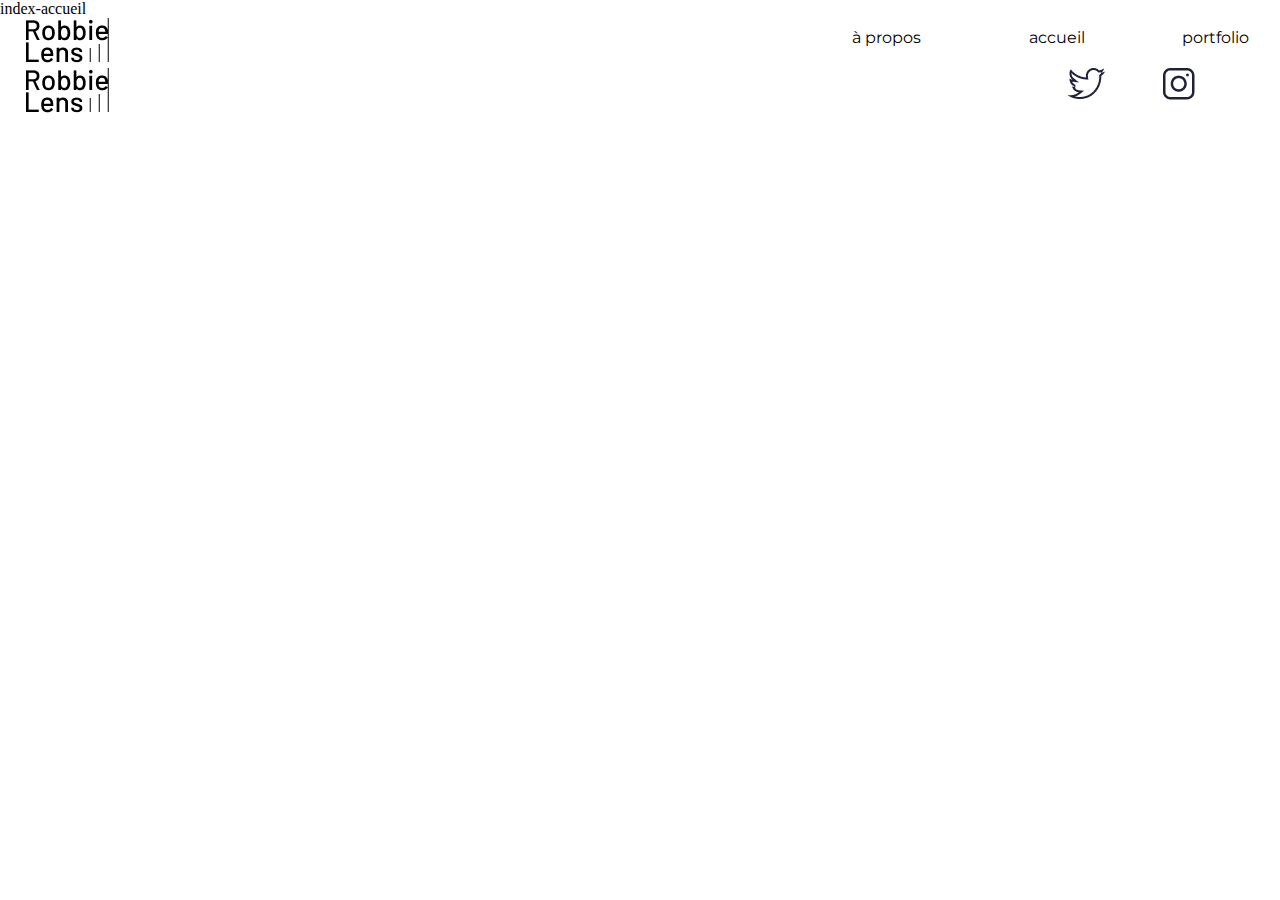
==== index.html @ 98b01428 "initialisation et construction header et footer" ====
<!DOCTYPE html>
<html lang="fr">

<head>
    <meta charset="utf-8" >
    <title>Robbie Lens Photographie-accueil</title>
    <link href="style.css" rel="stylesheet">
    <link rel="preconnect" href="https://fonts.googleapis.com">
    <link rel="preconnect" href="https://fonts.gstatic.com" crossorigin>
    <link href="https://fonts.googleapis.com/css2?family=Montserrat:ital,wght@0,100..900;1,100..900&display=swap" rel="stylesheet">
    <link href="https://fonts.googleapis.com/css2?family=Manrope:wght@200..800&family=Montserrat:ital,wght@0,100..900;1,100..900&display=swap" rel="stylesheet">
</head>

<body>
    <header>
        
        <!--temporaire--><p>index-accueil</p>
        <nav>
            <a href="a-propos.html" title="aller à l'accueil"><img src="images/logo.png" alt="logo"></a>
            <div class="nav_bloc_droit">
                <a class="lien_nav" href="a-propos.html">à propos</a>
                <a class="lien_nav" href="index.html">accueil</a>
                <a class="lien_nav" href="portfolio.html">portfolio</a>
            </div>
        </nav>
    </header>
    <main>
        <section></section>
        <section></section>
        <section></section>
    </main>
    <footer>
        <nav>
            <a href="a-propos.html" title="aller à l'accueil"><img src="images/logo.png" alt="logo"></a>
            <div class="foot_bloc_droit">
                <a href="" title="twitter"><img src="images/twitter.png" alt="logo twitter"></a>
                <a href="" title="instagram"><img src="images/instagram.png" alt="logo instagram"></a>
            </div>
        </nav>
    </footer>
</body>

</html>
---- style.css ----
*{
  margin:0;
}
/*police*/
.montserrat{
  font-family: "Montserrat", sans-serif;
}
.manrope{
  font-family: "Manrope", sans-serif;
}
/*liens*/
a{
  text-decoration: none;
  color:black;
  font-family: "Montserrat", sans-serif;
  font-size: large;
}
/*menu nav*/
.lien_nav:hover{
  text-decoration: underline;
}
.lien_nav{
  display: inline-block;
  width:150px;
  padding: 5px;
  margin-top: 5px;
  font-size: 16px;
}
nav{
  display: flex;
  justify-content: space-between;
  margin-left: 2%;
  margin-right: 2%;
}
.nav_bloc_droit{
width: 70%;
text-align: right;
}
.foot_bloc_droit{
  width: 20%;
  display: flex;
  justify-content: space-evenly;
}
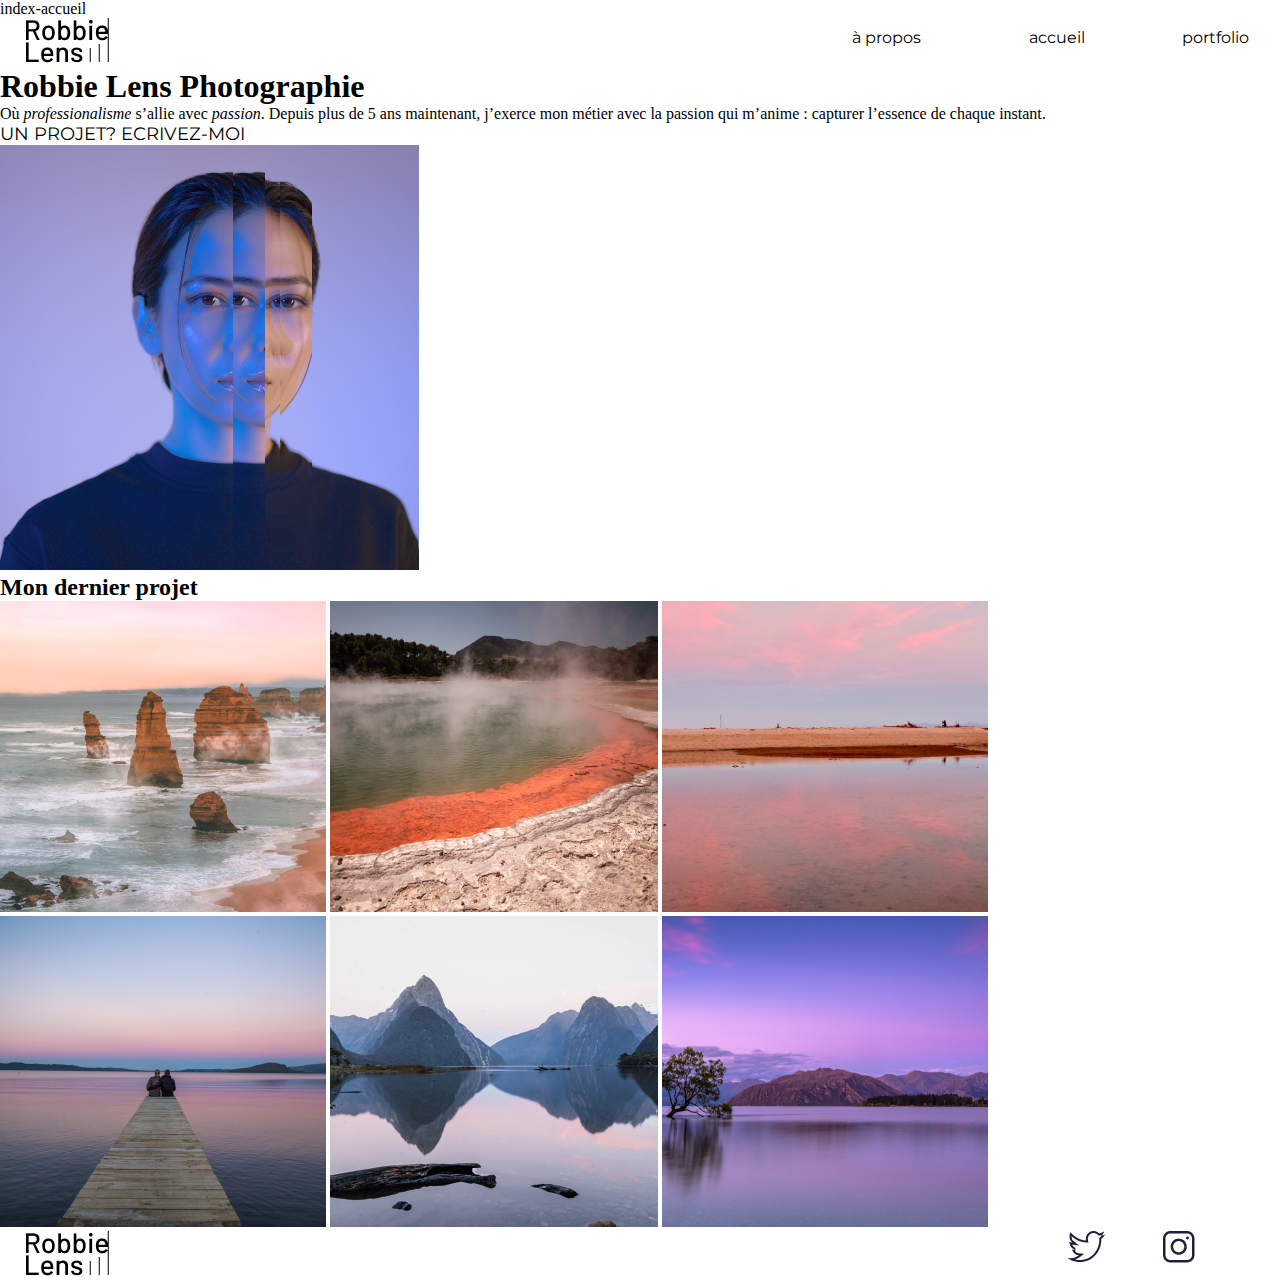
==== commit 01327d0c: "rédaction du html" ====
--- a/index.html
+++ b/index.html
@@ -25,9 +25,27 @@
         </nav>
     </header>
     <main>
-        <section></section>
-        <section></section>
-        <section></section>
+        <section>
+            <h1>Robbie Lens Photographie</h1>
+            <p> Où <em>professionalisme</em> s’allie avec <em>passion</em>. Depuis
+                plus de 5 ans maintenant, j’exerce mon métier avec la passion
+                qui m’anime : capturer l’essence de chaque instant.</p>
+        </section>
+        <section>
+            <a href="">UN PROJET? ECRIVEZ-MOI</a>
+        </section>
+        <section>
+            <img src="images/robbie-lens.png" alt="portrait avec effet de Robbie Lens">
+        </section>
+        <section>
+            <h2>Mon dernier projet</h2>
+            <img src="images/accueil/element-1.png" alt="element-1">
+            <img src="images/accueil/element-2.png" alt="element-2">
+            <img src="images/accueil/element-3.png" alt="element-3">
+            <img src="images/accueil/element-4.png" alt="element-4">
+            <img src="images/accueil/element-5.png" alt="element-5">
+            <img src="images/accueil/element-6.png" alt="element-6">
+        </section>
     </main>
     <footer>
         <nav>
--- a/style.css
+++ b/style.css
@@ -41,3 +41,10 @@
   display: flex;
   justify-content: space-evenly;
 }
+/*dimensionnement auto des images portfolio*/
+.grid-paysages img,
+.grid-portraits img {
+  width: 100%;
+  height: 100%;
+  object-fit: cover;
+}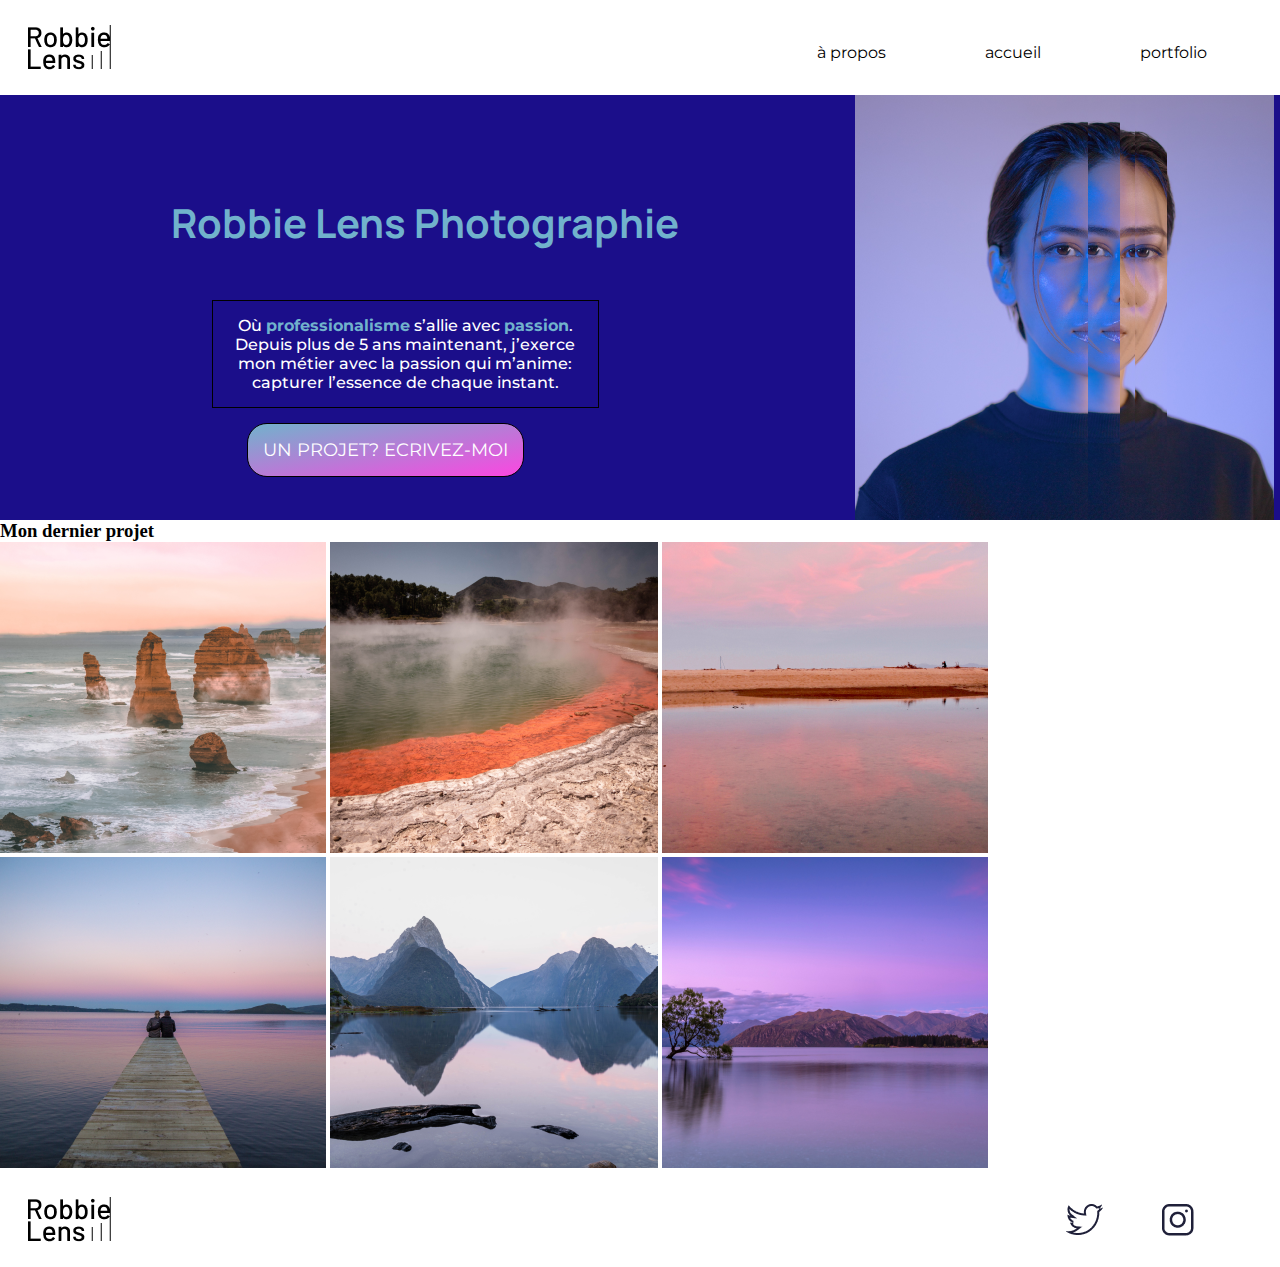
==== commit 725a6617: "CSS heade, footer et texte main à finir" ====
--- a/index.html
+++ b/index.html
@@ -12,9 +12,7 @@
 </head>
 
 <body>
-    <header>
-        
-        <!--temporaire--><p>index-accueil</p>
+    <header >
         <nav>
             <a href="a-propos.html" title="aller à l'accueil"><img src="images/logo.png" alt="logo"></a>
             <div class="nav_bloc_droit">
@@ -25,20 +23,20 @@
         </nav>
     </header>
     <main>
-        <section>
-            <h1>Robbie Lens Photographie</h1>
-            <p> Où <em>professionalisme</em> s’allie avec <em>passion</em>. Depuis
-                plus de 5 ans maintenant, j’exerce mon métier avec la passion
-                qui m’anime : capturer l’essence de chaque instant.</p>
+        <section class="index_main">
+            <div class="section_1_corps_texte">
+                <h1>Robbie Lens Photographie</h1>
+                <p> Où <strong>professionalisme</strong> s’allie avec <strong>passion</strong>.
+                    <br> Depuis plus de 5 ans maintenant, j’exerce mon métier avec la passion
+                        qui m’anime:
+                    <br>capturer l’essence de chaque instant.</p>
+                <a class="lien_main" href="">UN PROJET? ECRIVEZ-MOI</a>
+            </div>
+                <img src="images/robbie-lens.png" alt="portrait avec effet de Robbie Lens">
         </section>
-        <section>
-            <a href="">UN PROJET? ECRIVEZ-MOI</a>
-        </section>
-        <section>
-            <img src="images/robbie-lens.png" alt="portrait avec effet de Robbie Lens">
-        </section>
-        <section>
-            <h2>Mon dernier projet</h2>
+
+        <section class="section_2_corps_texte">
+            <h3>Mon dernier projet</h3>
             <img src="images/accueil/element-1.png" alt="element-1">
             <img src="images/accueil/element-2.png" alt="element-2">
             <img src="images/accueil/element-3.png" alt="element-3">
--- a/style.css
+++ b/style.css
@@ -8,6 +8,37 @@
 .manrope{
   font-family: "Manrope", sans-serif;
 }
+/*définitions générales*/
+h1,h2{
+  font-family:"Manrope", sans-serif;
+}
+h1{
+  font-size: 40px;
+  color:rgb(113, 178, 204);
+  text-align: center;
+  padding: 5%;
+}
+h2{
+  color:white;
+  text-align: center;
+  width: 50%;
+  padding: 15px;
+  margin-left: 20%;
+}
+p{
+  font-family:"Montserrat", sans-serif;
+  font-size: 16px;
+  font-weight: 500;
+  color: white;
+  width: 50%;
+  padding: 15px;
+  margin-left: 20%;
+  text-align: center;
+}
+strong{
+  color: rgb(113, 178, 204);
+}
+
 /*liens*/
 a{
   text-decoration: none;
@@ -15,25 +46,30 @@
   font-family: "Montserrat", sans-serif;
   font-size: large;
 }
+
 /*menu nav*/
 .lien_nav:hover{
   text-decoration: underline;
 }
 .lien_nav{
   display: inline-block;
-  width:150px;
+  width:15%;
   padding: 5px;
   margin-top: 5px;
   font-size: 16px;
+  text-align: center;
 }
 nav{
   display: flex;
   justify-content: space-between;
+  align-items: center;
   margin-left: 2%;
   margin-right: 2%;
+  height:80px;
+  padding: 10px 2px 5px 2px;
 }
 .nav_bloc_droit{
-width: 70%;
+width: 80%;
 text-align: right;
 }
 .foot_bloc_droit{
@@ -41,6 +77,70 @@
   display: flex;
   justify-content: space-evenly;
 }
+/*main*/
+.lien_main{
+  display: block;
+  border:1px solid black;
+  border-radius: 20px;
+  width: max-content;
+  padding: 15px;
+  margin-left: 25%;
+  color: white;
+  background: rgb(113, 178, 204);
+  background: linear-gradient(169deg, rgba(113,178,204,1) 0%, rgba(252,70,225,1) 100%); 
+}
+.lien_main:hover{
+  background: rgb(113, 178, 204);
+}
+.index_main{
+  background-color: rgb(27, 14, 138);
+  display: flex;
+  justify-content: space-around;
+  flex-wrap: wrap;
+}
+.section_1_corps_texte{
+  background-color: rgb(27, 14, 138);
+  padding: 5%;
+  display: flex;
+  flex-direction: column;
+  justify-content: space-around;
+  gap: 5%;
+}
+.a_propos_main_tableau{
+    font-family:"Montserrat", sans-serif;
+    font-size: 16px;
+    font-weight: 500;
+    color: white;
+    padding: 15px;
+    width:50%;
+    margin-left: 20%;
+}
+.a_propos_section_1_corps_texte{
+  background-color: rgb(27, 14, 138);
+  padding: 2% 25% 2% 5%;
+  display: flex;
+  flex-direction: column;
+  justify-content: space-around;
+  align-items: left;
+  gap: 5%;
+}
+.a_propos_main_corps_texte p{
+  text-align: left;
+  padding: 5%;
+}
+.a_propos_main_corps_texte{
+  border: 1px solid black;
+  width:50%;
+  margin-left: 25%;
+  padding: 5%;
+}
+p,h2,ul{
+  border: 1px solid black;
+}
+
+
+
+
 /*dimensionnement auto des images portfolio*/
 .grid-paysages img,
 .grid-portraits img {
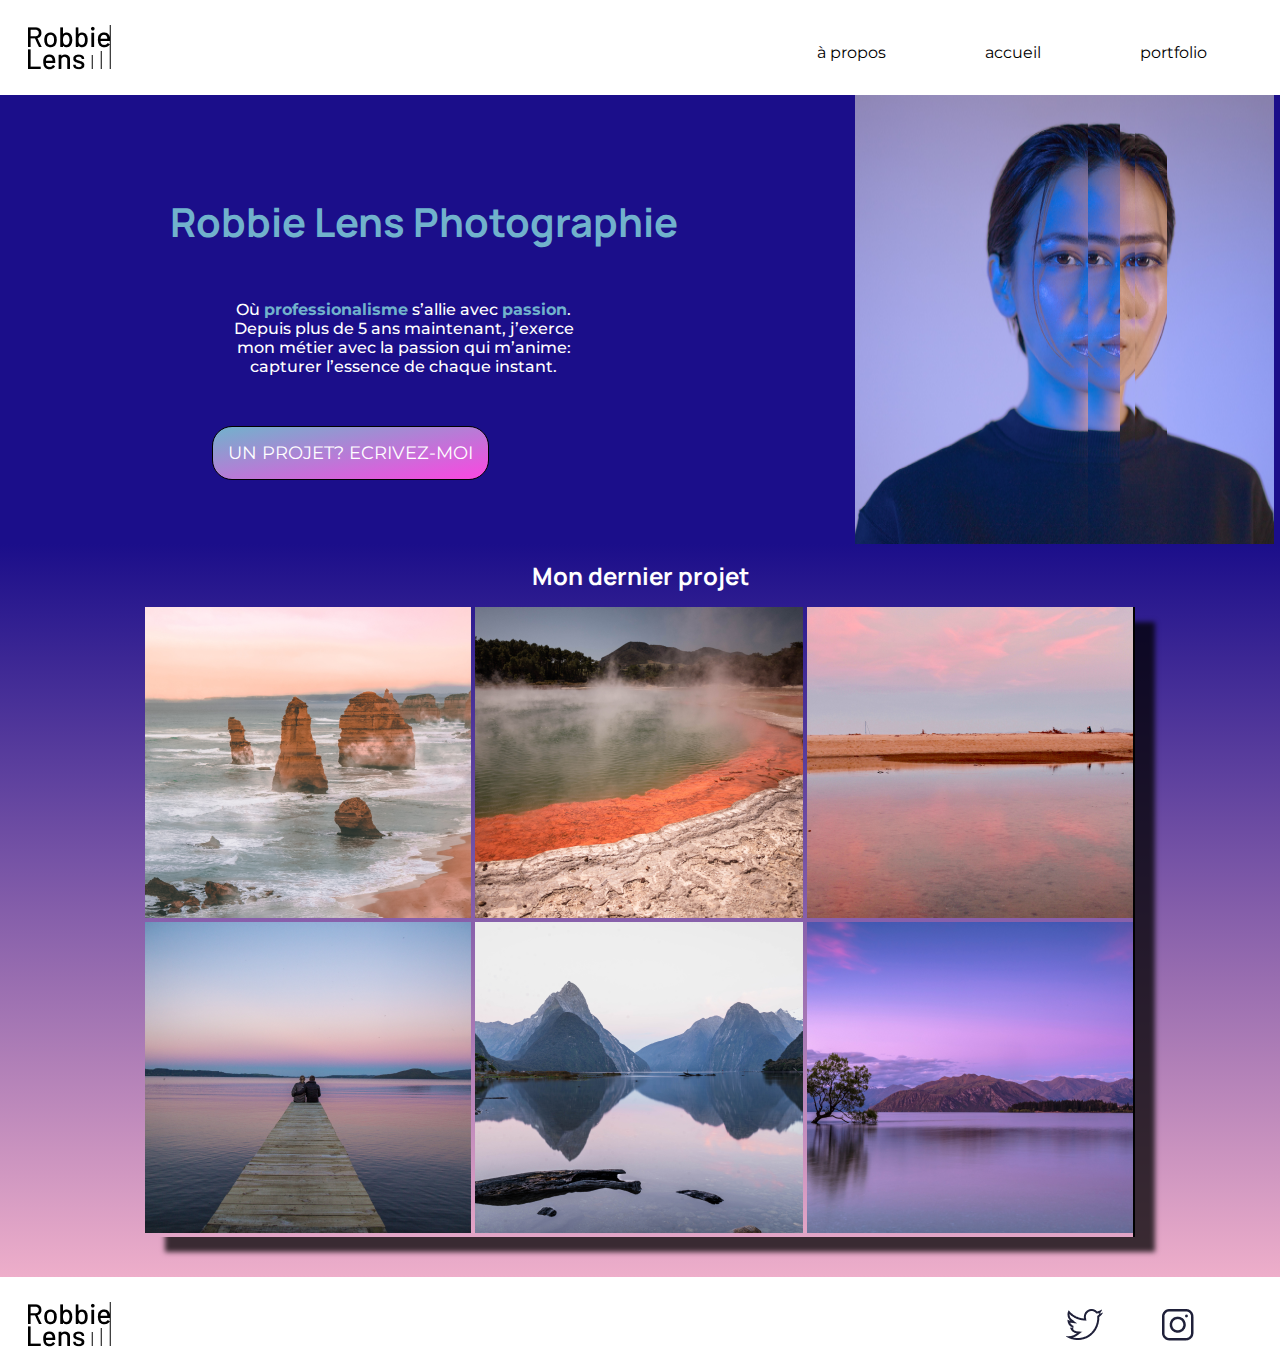
==== commit a243bef8: "finalisation index" ====
--- a/index.html
+++ b/index.html
@@ -36,13 +36,19 @@
         </section>
 
         <section class="section_2_corps_texte">
-            <h3>Mon dernier projet</h3>
-            <img src="images/accueil/element-1.png" alt="element-1">
-            <img src="images/accueil/element-2.png" alt="element-2">
-            <img src="images/accueil/element-3.png" alt="element-3">
-            <img src="images/accueil/element-4.png" alt="element-4">
-            <img src="images/accueil/element-5.png" alt="element-5">
-            <img src="images/accueil/element-6.png" alt="element-6">
+            <h2>Mon dernier projet</h2>
+            <div class="image-mon-dernier-projet">
+            <div>
+                <img src="images/accueil/element-1.png" alt="element-1">
+                <img src="images/accueil/element-2.png" alt="element-2">
+                <img src="images/accueil/element-3.png" alt="element-3">
+            </div>
+            <div>
+                <img src="images/accueil/element-4.png" alt="element-4">
+                <img src="images/accueil/element-5.png" alt="element-5">
+                <img src="images/accueil/element-6.png" alt="element-6">
+            </div>
+        </div>
         </section>
     </main>
     <footer>
--- a/style.css
+++ b/style.css
@@ -25,6 +25,7 @@
   padding: 15px;
   margin-left: 20%;
 }
+
 p{
   font-family:"Montserrat", sans-serif;
   font-size: 16px;
@@ -84,7 +85,8 @@
   border-radius: 20px;
   width: max-content;
   padding: 15px;
-  margin-left: 25%;
+  margin-left: 20%;
+  margin-top: 5%;
   color: white;
   background: rgb(113, 178, 204);
   background: linear-gradient(169deg, rgba(113,178,204,1) 0%, rgba(252,70,225,1) 100%); 
@@ -95,8 +97,8 @@
 .index_main{
   background-color: rgb(27, 14, 138);
   display: flex;
+  flex-wrap: wrap;
   justify-content: space-around;
-  flex-wrap: wrap;
 }
 .section_1_corps_texte{
   background-color: rgb(27, 14, 138);
@@ -106,15 +108,7 @@
   justify-content: space-around;
   gap: 5%;
 }
-.a_propos_main_tableau{
-    font-family:"Montserrat", sans-serif;
-    font-size: 16px;
-    font-weight: 500;
-    color: white;
-    padding: 15px;
-    width:50%;
-    margin-left: 20%;
-}
+
 .a_propos_section_1_corps_texte{
   background-color: rgb(27, 14, 138);
   padding: 2% 25% 2% 5%;
@@ -122,23 +116,51 @@
   flex-direction: column;
   justify-content: space-around;
   align-items: left;
-  gap: 5%;
+ 
+}
+.a_propos_main_tableau{
+  font-family:"Montserrat", sans-serif;
+  font-size: 16px;
+  font-weight: 500;
+  color: white;
+  padding: 15px;
+  width:50%;
+  margin-left: 20%;
+}
+.a_propos_main_corps_texte{
+  border-right: 2px solid black;
+  box-shadow: 10px 10px 5px 0px rgba(0,0,0,0.75);
+  display: flex;
+  flex-direction:column;
+  gap:5px;
+  width:70%;
+  margin-left: 25%;
+  height: auto;
+  padding: 20px 20px 40px 20px;
 }
 .a_propos_main_corps_texte p{
-  text-align: left;
-  padding: 5%;
+  text-align: center;
+  padding: 15px;
+  width:100%;
+  align-self: flex-end;
 }
-.a_propos_main_corps_texte{
-  border: 1px solid black;
-  width:50%;
-  margin-left: 25%;
-  padding: 5%;
+/*main partie 2 photo*/
+.section_2_corps_texte h2{
+  margin-left: 0;
 }
-p,h2,ul{
-  border: 1px solid black;
+.section_2_corps_texte{
+  background: rgb(238,174,202);
+  background: linear-gradient(0deg, rgba(238,174,202,1) 0%, rgba(27,14,138,1) 100%); 
+  display: flex;
+  flex-direction: column;
+  align-items: center;
+  padding-bottom: 40px;
 }
-
-
+.image-mon-dernier-projet{
+  border-right: 2px solid black;
+  box-shadow: 20px 15px 5px 0px rgba(0,0,0,0.75);
+}
+box-shadow: 10px 10px 5px 0px rgba(0,0,0,0.75);
 
 
 /*dimensionnement auto des images portfolio*/
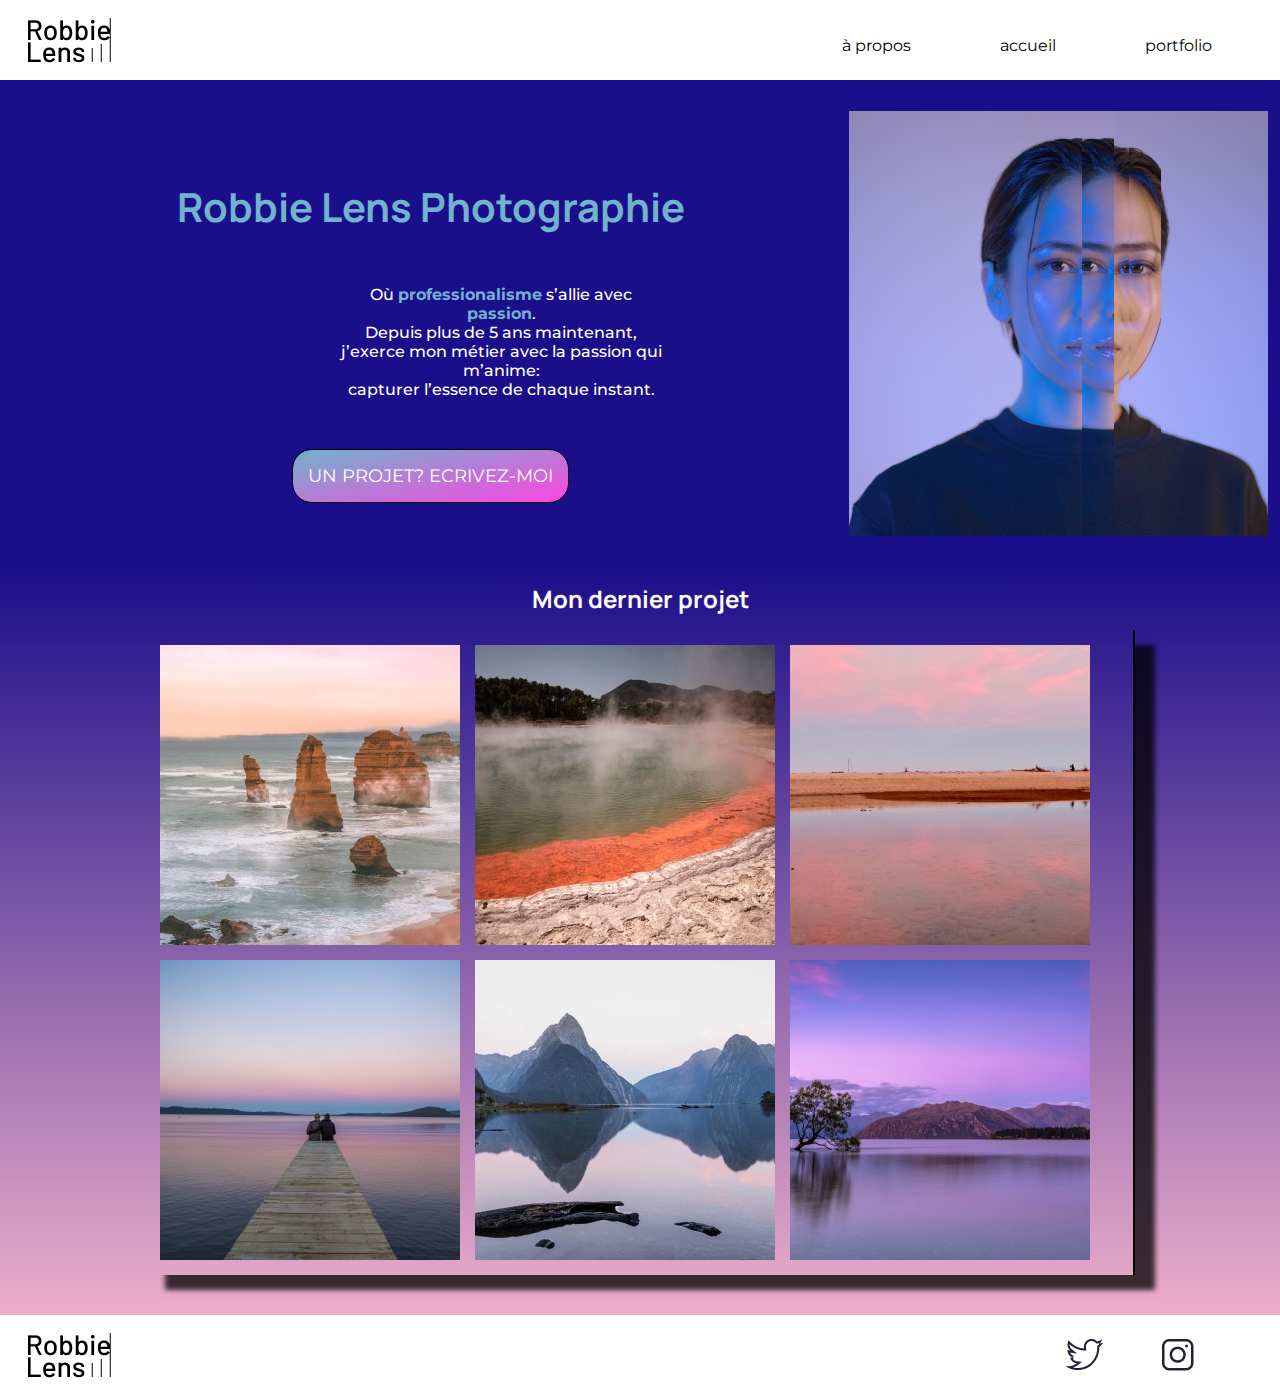
==== commit 82a0d2e7: "amélioration index" ====
--- a/index.html
+++ b/index.html
@@ -37,18 +37,15 @@
 
         <section class="section_2_corps_texte">
             <h2>Mon dernier projet</h2>
-            <div class="image-mon-dernier-projet">
-            <div>
-                <img src="images/accueil/element-1.png" alt="element-1">
-                <img src="images/accueil/element-2.png" alt="element-2">
-                <img src="images/accueil/element-3.png" alt="element-3">
+            <div class="index_containeur_image">
+                <img src="images/accueil/images en 300x300px/element-1.jpeg" alt="element-1">
+                <img src="images/accueil/images en 300x300px/element-2.jpeg" alt="element-2">
+                <img src="images/accueil/images en 300x300px/element-3.jpeg" alt="element-3">
+    
+                <img src="images/accueil/images en 300x300px/element-4.jpeg" alt="element-4">
+                <img src="images/accueil/images en 300x300px/element-5.jpeg" alt="element-5">
+                <img src="images/accueil/images en 300x300px/element-6.jpeg" alt="element-6">
             </div>
-            <div>
-                <img src="images/accueil/element-4.png" alt="element-4">
-                <img src="images/accueil/element-5.png" alt="element-5">
-                <img src="images/accueil/element-6.png" alt="element-6">
-            </div>
-        </div>
         </section>
     </main>
     <footer>
--- a/style.css
+++ b/style.css
@@ -1,5 +1,8 @@
-*{
+/*réinitialisation*/
+*,::before,::after{
+  box-sizing: border-box;
   margin:0;
+  padding:0;
 }
 /*police*/
 .montserrat{
@@ -85,7 +88,6 @@
   border-radius: 20px;
   width: max-content;
   padding: 15px;
-  margin-left: 20%;
   margin-top: 5%;
   color: white;
   background: rgb(113, 178, 204);
@@ -94,11 +96,13 @@
 .lien_main:hover{
   background: rgb(113, 178, 204);
 }
+/*index*/
 .index_main{
   background-color: rgb(27, 14, 138);
   display: flex;
   flex-wrap: wrap;
-  justify-content: space-around;
+  justify-content: center;
+  align-items: center;
 }
 .section_1_corps_texte{
   background-color: rgb(27, 14, 138);
@@ -106,9 +110,10 @@
   display: flex;
   flex-direction: column;
   justify-content: space-around;
+  align-items: center;
   gap: 5%;
 }
-
+/*à propos*/
 .a_propos_section_1_corps_texte{
   background-color: rgb(27, 14, 138);
   padding: 2% 25% 2% 5%;
@@ -151,16 +156,26 @@
 .section_2_corps_texte{
   background: rgb(238,174,202);
   background: linear-gradient(0deg, rgba(238,174,202,1) 0%, rgba(27,14,138,1) 100%); 
+  padding-bottom: 40px;
   display: flex;
   flex-direction: column;
   align-items: center;
-  padding-bottom: 40px;
 }
-.image-mon-dernier-projet{
+.index_containeur_image{
+  display: grid;
+  max-width: 990px;
+  width:80%;
+  padding: 15px;
+  grid-template-columns: repeat(3,1fr);
+  gap:15px;
+  display: flex;
+  flex-wrap: wrap;
   border-right: 2px solid black;
   box-shadow: 20px 15px 5px 0px rgba(0,0,0,0.75);
 }
-box-shadow: 10px 10px 5px 0px rgba(0,0,0,0.75);
+  
+
+
 
 
 /*dimensionnement auto des images portfolio*/
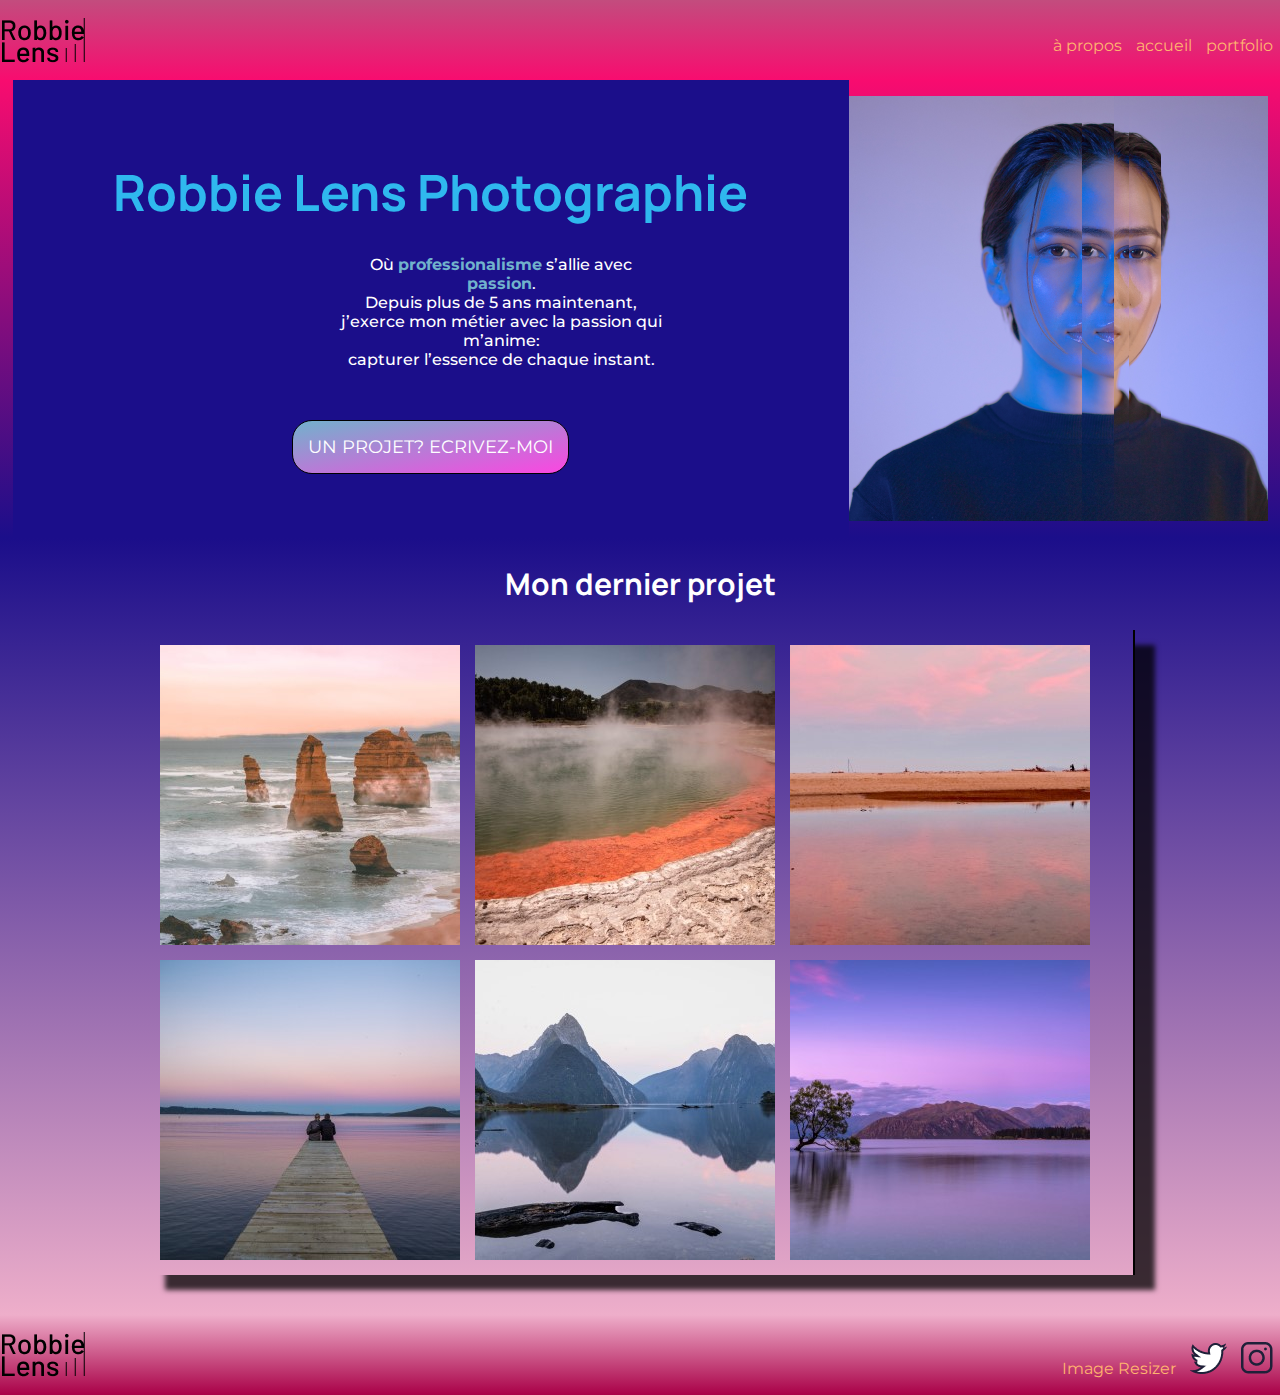
==== commit 63f2ea61: "mise en couleur" ====
--- a/index.html
+++ b/index.html
@@ -52,6 +52,7 @@
         <nav>
             <a href="a-propos.html" title="aller à l'accueil"><img src="images/logo.png" alt="logo"></a>
             <div class="foot_bloc_droit">
+                <a href="https://imageresizer.com/" target="_blank">Image Resizer</a>
                 <a href="" title="twitter"><img src="images/twitter.png" alt="logo twitter"></a>
                 <a href="" title="instagram"><img src="images/instagram.png" alt="logo instagram"></a>
             </div>
--- a/style.css
+++ b/style.css
@@ -16,17 +16,16 @@
   font-family:"Manrope", sans-serif;
 }
 h1{
-  font-size: 40px;
-  color:rgb(113, 178, 204);
-  text-align: center;
-  padding: 5%;
+  font-size: 50px;
+  color:rgb(47, 184, 238);
+  text-align: center;
+  padding: 2%;
 }
 h2{
+  font-size: 30px;
   color:white;
   text-align: center;
-  width: 50%;
-  padding: 15px;
-  margin-left: 20%;
+  padding:2% 0 2% 0;
 }
 
 p{
@@ -52,12 +51,14 @@
 }
 
 /*menu nav*/
-.lien_nav:hover{
+
+.nav_bloc_droit a:hover,.foot_bloc_droit a:hover{
   text-decoration: underline;
-}
-.lien_nav{
+  color:rgb(105,0,44);
+}
+.nav_bloc_droit a,.foot_bloc_droit a{
+  color:rgb(254,180,111);
   display: inline-block;
-  width:15%;
   padding: 5px;
   margin-top: 5px;
   font-size: 16px;
@@ -67,22 +68,21 @@
   display: flex;
   justify-content: space-between;
   align-items: center;
-  margin-left: 2%;
-  margin-right: 2%;
   height:80px;
   padding: 10px 2px 5px 2px;
 }
-.nav_bloc_droit{
-width: 80%;
-text-align: right;
-}
-.foot_bloc_droit{
-  width: 20%;
-  display: flex;
-  justify-content: space-evenly;
+header{
+  background: rgb(169,0,71);
+  background: linear-gradient(180deg, rgba(169,0,71,0.7) 0%, rgba(248,12,111,1) 100%); 
+}
+footer{
+  background: rgb(169,0,71);
+  background: linear-gradient(0deg, rgba(169,0,71,1) 0%, rgba(238,174,202,1) 100%);
 }
 /*main*/
 .lien_main{
+  background: rgb(113, 178, 204);
+  background: linear-gradient(169deg, rgba(113,178,204,1) 0%, rgba(252,70,225,1) 100%); 
   display: block;
   border:1px solid black;
   border-radius: 20px;
@@ -90,15 +90,14 @@
   padding: 15px;
   margin-top: 5%;
   color: white;
-  background: rgb(113, 178, 204);
-  background: linear-gradient(169deg, rgba(113,178,204,1) 0%, rgba(252,70,225,1) 100%); 
 }
 .lien_main:hover{
   background: rgb(113, 178, 204);
 }
 /*index*/
 .index_main{
-  background-color: rgb(27, 14, 138);
+  background: rgb(27,14,138);
+  background: linear-gradient(0deg, rgba(27,14,138,1) 0%, rgba(248,12,111,1) 100%); 
   display: flex;
   flex-wrap: wrap;
   justify-content: center;
@@ -115,7 +114,8 @@
 }
 /*à propos*/
 .a_propos_section_1_corps_texte{
-  background-color: rgb(27, 14, 138);
+  background: rgb(27,14,138);
+  background: linear-gradient(0deg, rgba(27,14,138,0.7) 0%, rgba(248,12,111,1) 100%); 
   padding: 2% 25% 2% 5%;
   display: flex;
   flex-direction: column;
@@ -133,6 +133,7 @@
   margin-left: 20%;
 }
 .a_propos_main_corps_texte{
+  background-color: rgb(27, 14, 138);
   border-right: 2px solid black;
   box-shadow: 10px 10px 5px 0px rgba(0,0,0,0.75);
   display: flex;
@@ -140,6 +141,7 @@
   gap:5px;
   width:70%;
   margin-left: 25%;
+  margin-bottom: 20px;
   height: auto;
   padding: 20px 20px 40px 20px;
 }
@@ -149,7 +151,7 @@
   width:100%;
   align-self: flex-end;
 }
-/*main partie 2 photo*/
+/*index et a propos main partie 2 photo*/
 .section_2_corps_texte h2{
   margin-left: 0;
 }
@@ -173,15 +175,63 @@
   border-right: 2px solid black;
   box-shadow: 20px 15px 5px 0px rgba(0,0,0,0.75);
 }
-  
-
-
-
-
-/*dimensionnement auto des images portfolio*/
-.grid-paysages img,
-.grid-portraits img {
+/*portfolio*/
+.portfolio_main{
+  background: rgb(27,14,138);
+  background: linear-gradient(0deg, rgba(27,14,138,0.7) 0%, rgba(248,12,111,1) 100%); 
+  display: flex;
+  flex-direction: column;
+  justify-content: space-around;
+  align-items: center;
+}
+.paysages img,
+.portraits img {
   width: 100%;
   height: 100%;
   object-fit: cover;
+}
+.paysages{
+  background: rgb(27,14,138);
+  background: linear-gradient(0deg, rgba(27,14,138,1) 0%, rgba(248,12,111,1) 100%); 
+  display: grid;
+  grid-template-columns: repeat(3,1fr);
+  grid-template-rows: repeat (3,1fr);
+  justify-content: center;
+  gap:10px;
+  padding: 10px;
+  width: fit-content;
+  border-right: 2px solid black;
+  box-shadow: 20px 15px 5px 0px rgba(0,0,0,0.75);
+}
+.portraits{
+  background-color: rgb(61, 43, 240);
+  display: grid;
+  grid-template-columns: repeat(3,1fr);
+  grid-template-rows: repeat(2,1fr);
+  justify-content: center;
+  gap:10px;
+  padding: 10px;
+  margin-bottom: 30px;
+  border-right: 2px solid black;
+  box-shadow: 20px 15px 5px 0px rgba(0,0,0,0.75);
+}
+/*voir photo*/
+.paysages a,.portraits a{
+  position:relative;
+  color:white;
+}
+.voir_photo{
+  position:absolute;
+  left:0;
+  top:0;
+  bottom:0;
+  right:0;
+  display: none;
+}
+.paysages a:hover .voir_photo,.portraits a:hover .voir_photo{
+  display:flex;
+  justify-content: center;
+  align-items: center;
+  background-color: black;
+  opacity: 0.5;
 }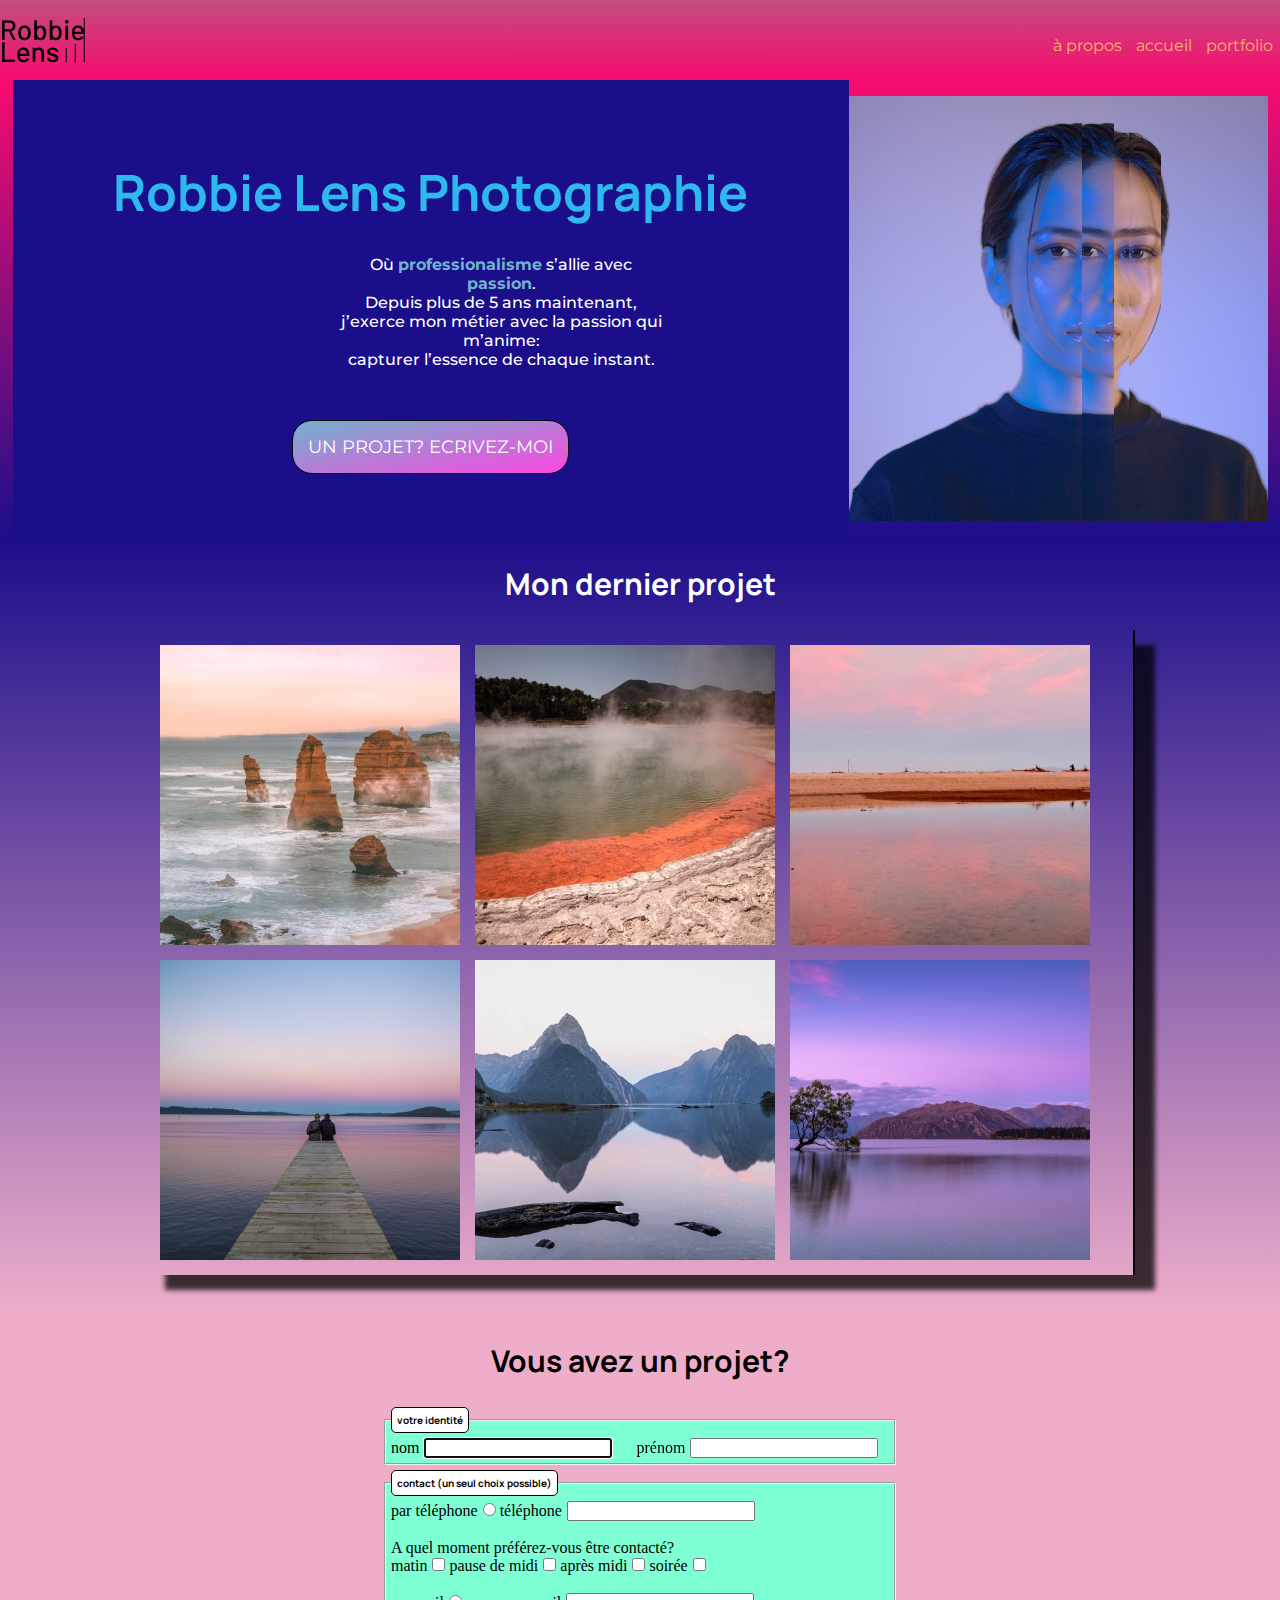
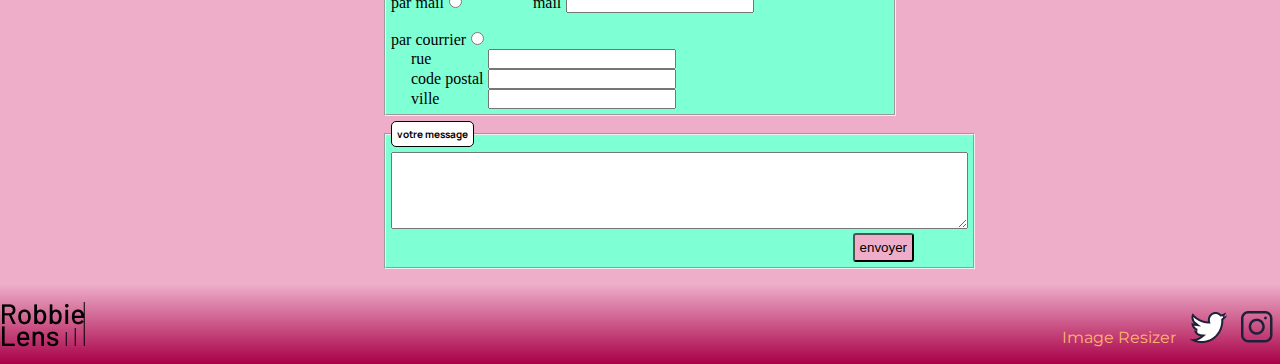
==== commit 1a56b0d7: "creation formulaire et mise à jour des liens" ====
--- a/index.html
+++ b/index.html
@@ -5,6 +5,7 @@
     <meta charset="utf-8" >
     <title>Robbie Lens Photographie-accueil</title>
     <link href="style.css" rel="stylesheet">
+    <link href="formulaire.css" rel="stylesheet">
     <link rel="preconnect" href="https://fonts.googleapis.com">
     <link rel="preconnect" href="https://fonts.gstatic.com" crossorigin>
     <link href="https://fonts.googleapis.com/css2?family=Montserrat:ital,wght@0,100..900;1,100..900&display=swap" rel="stylesheet">
@@ -13,11 +14,11 @@
 
 <body>
     <header >
-        <nav>
+        <nav  id="hautindex">
             <a href="a-propos.html" title="aller à l'accueil"><img src="images/logo.png" alt="logo"></a>
             <div class="nav_bloc_droit">
                 <a class="lien_nav" href="a-propos.html">à propos</a>
-                <a class="lien_nav" href="index.html">accueil</a>
+                <a class="lien_nav" href="index.html#hautindex">accueil</a>
                 <a class="lien_nav" href="portfolio.html">portfolio</a>
             </div>
         </nav>
@@ -30,7 +31,7 @@
                     <br> Depuis plus de 5 ans maintenant, j’exerce mon métier avec la passion
                         qui m’anime:
                     <br>capturer l’essence de chaque instant.</p>
-                <a class="lien_main" href="">UN PROJET? ECRIVEZ-MOI</a>
+                <a class="lien_main" href="#projet">UN PROJET? ECRIVEZ-MOI</a>
             </div>
                 <img src="images/robbie-lens.png" alt="portrait avec effet de Robbie Lens">
         </section>
@@ -41,11 +42,60 @@
                 <img src="images/accueil/images en 300x300px/element-1.jpeg" alt="element-1">
                 <img src="images/accueil/images en 300x300px/element-2.jpeg" alt="element-2">
                 <img src="images/accueil/images en 300x300px/element-3.jpeg" alt="element-3">
-    
                 <img src="images/accueil/images en 300x300px/element-4.jpeg" alt="element-4">
                 <img src="images/accueil/images en 300x300px/element-5.jpeg" alt="element-5">
                 <img src="images/accueil/images en 300x300px/element-6.jpeg" alt="element-6">
             </div>
+        </section>
+        <section>
+            <form id="projet" method="get" action="">
+                <h2>Vous avez un projet?</h2>
+                <fieldset>
+                    <legend>votre identité</legend>
+                    <label for="nom*">nom</label><input type="text" id="nom" name="nom" autofocus required>
+                    <label class="pre_nom" for="prenom">prénom</label><input type="text" id="prenom" name="prenom">
+                </fieldset>
+                <fieldset>
+                    <legend>contact (un seul choix possible)</legend>
+                    <ul>
+                        <li>
+                            <label for="partelephone">par téléphone</label><input type="radio" name="contact" id="partelephone" value="partelephone">
+                            <label for="telephone">téléphone</label><input type="tel" id="telephone" name="telephone">
+                        </li>
+                        <br>
+                        <li>A quel moment préférez-vous être contacté?</li>
+                        <li>
+                            <label for="matin">matin</label><input type="checkbox" id="matin" name="matin">
+                            <label for="midi">pause de midi</label><input type="checkbox" id="midi" name="midi">
+                            <label for="apresmidi">après midi</label><input type="checkbox" id="apresmidi" name="apresmidi">
+                            <label for="soir">soirée</label><input type="checkbox" id="soir" name="soir">
+                        </li>
+                        <br>
+                        <li>
+                            <label for="parmail">par mail</label><input type="radio" name="contact" id="parmail" value="parmail">
+                            <label class="email" for="mail">mail</label><input type="email" id="mail" name="mail">
+                        </li>
+                        <br>
+                        <li>
+                            <label for="parcourrier">par courrier</label><input type="radio" name="contact" id="parcourrier" value="parcourrier">
+                            <br>
+                            
+                            <label class="adresse rue" for="rue">rue</label><input type="text" id="rue" name="rue">
+                            <br>
+                            <label class="adresse" for="codepostal">code postal</label><input type="text" id="codepostal" name="codepostal" min="5" max="5">
+                            <br>
+                            <label class="adresse ville" for="ville">ville</label><input type="text" id="ville" name="ville">
+                        </li>
+                    </ul>
+                </fieldset>
+                <fieldset>
+                    <legend>votre message</legend>
+                    <textarea id="message" name="message" cols="70" rows="5"></textarea>
+                    <br>
+                    <button type="submit">envoyer</button>
+                </fieldset>
+                
+            </form>
         </section>
     </main>
     <footer>
--- a/style.css
+++ b/style.css
@@ -119,7 +119,7 @@
   padding: 2% 25% 2% 5%;
   display: flex;
   flex-direction: column;
-  justify-content: space-around;
+  justify-content: space-between;
   align-items: left;
  
 }
--- a/formulaire.css
+++ b/formulaire.css
@@ -0,0 +1,63 @@
+*,::before,::after{
+    box-sizing: border-box;
+    margin:0;
+    padding:0;
+  }
+  /*police*/
+  .montserrat{
+    font-family: "Montserrat", sans-serif;
+  }
+  .manrope{
+    font-family: "Manrope", sans-serif;
+  }
+  form{
+    background: rgb(238,174,202);
+    padding-bottom: 10px;
+  }
+  form h2{
+    color:black;
+  }
+  fieldset{
+    background-color: aquamarine;
+    width: 40%;
+    padding: 5px;
+    margin: 0 30% 5px 30%;
+  }
+  fieldset li{
+    list-style-type: none;
+  }
+  legend{
+    font-family: "Manrope", sans-serif;
+    font-size: 10px;
+    font-weight:bold;
+    background-color: white;
+    border: 1px solid black;
+    border-radius: 5px;
+    padding: 5px;
+  }
+  input{
+    font-family: "Montserrat", sans-serif;
+    margin-left: 5px;
+  }
+  .adresse,.pre_nom{
+    margin-left: 20px;
+  }
+  .rue{
+    margin-right: 52px;
+  }
+  .ville{
+    margin-right: 44px;
+  }
+  .email{
+    margin-left: 67px;
+  }
+  button{
+    padding: 5px;
+    background-color: rgb(238,174,202);
+    margin-left: 80%;
+    border-radius: 3px;
+  }
+  button:hover{
+    opacity: 0.8;
+  }
+  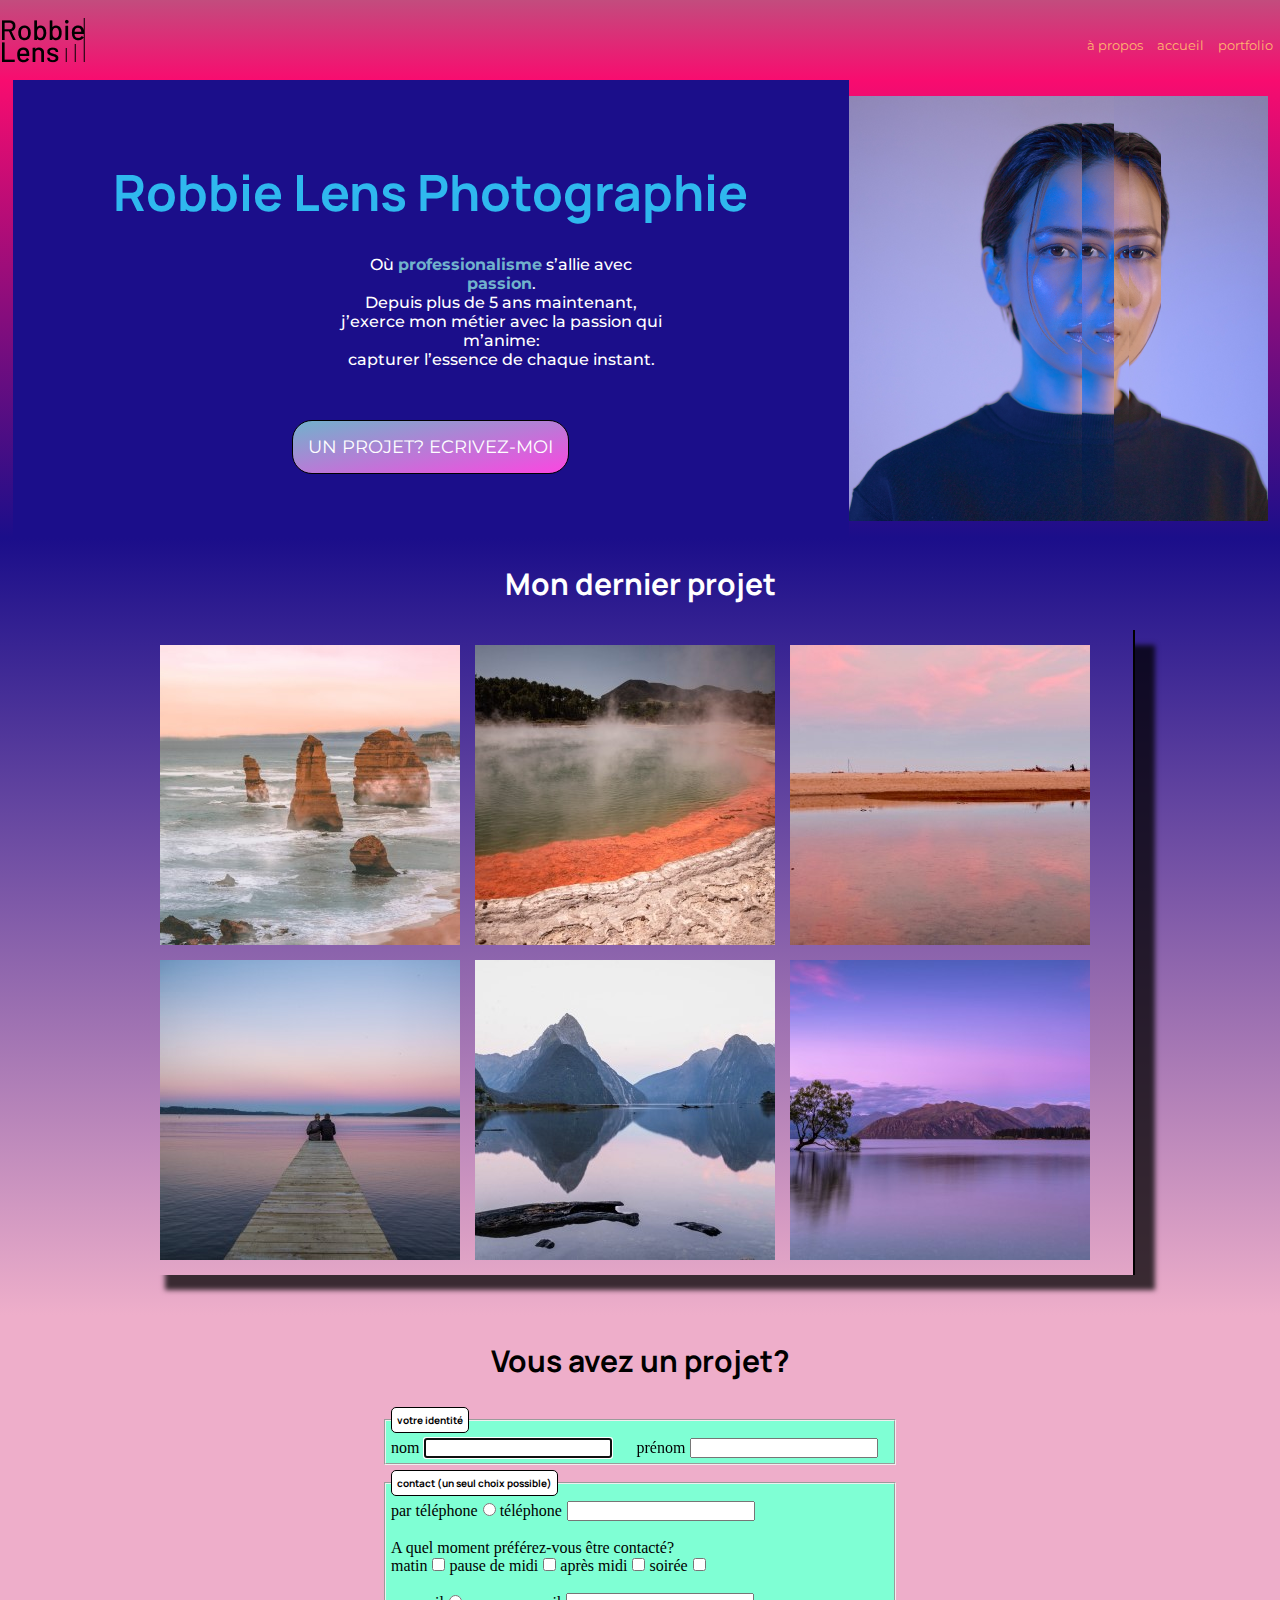
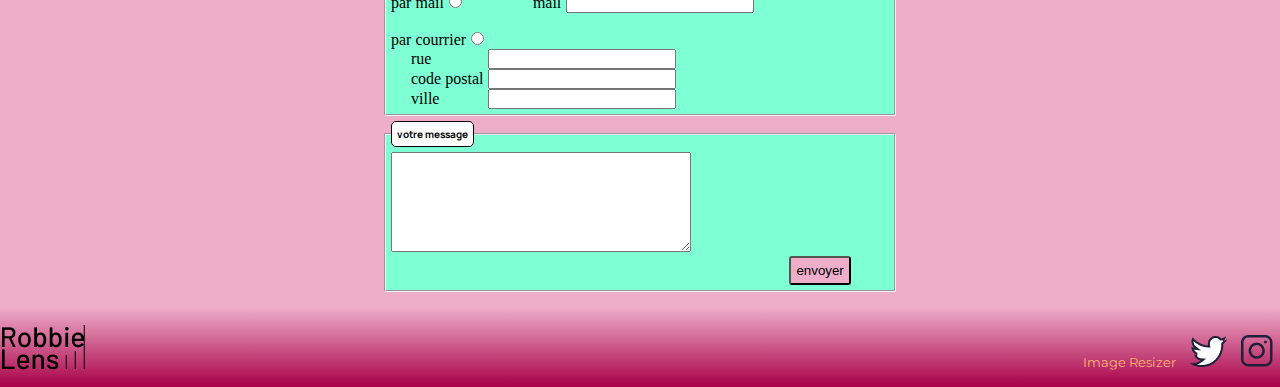
==== commit 2d54d9e9: "mise en page responsive, formulaire à finaliser" ====
--- a/index.html
+++ b/index.html
@@ -3,9 +3,11 @@
 
 <head>
     <meta charset="utf-8" >
+    <meta name="viewport" content="width=device-width, initial-scale=1.0">
     <title>Robbie Lens Photographie-accueil</title>
     <link href="style.css" rel="stylesheet">
     <link href="formulaire.css" rel="stylesheet">
+    <link href="responsive.css" rel="stylesheet">
     <link rel="preconnect" href="https://fonts.googleapis.com">
     <link rel="preconnect" href="https://fonts.gstatic.com" crossorigin>
     <link href="https://fonts.googleapis.com/css2?family=Montserrat:ital,wght@0,100..900;1,100..900&display=swap" rel="stylesheet">
--- a/style.css
+++ b/style.css
@@ -90,6 +90,7 @@
   padding: 15px;
   margin-top: 5%;
   color: white;
+  align-self: center;
 }
 .lien_main:hover{
   background: rgb(113, 178, 204);
--- a/formulaire.css
+++ b/formulaire.css
@@ -60,4 +60,5 @@
   button:hover{
     opacity: 0.8;
   }
+  /*responsive*/
   --- a/responsive.css
+++ b/responsive.css
@@ -0,0 +1,76 @@
+*,::before,::after{
+    box-sizing: border-box;
+    margin:0;
+    padding:0;
+  }
+ @media screen and (max-width:1000px){
+  .paysages,.portraits{
+  grid-template-columns: repeat(2,1fr);
+  }
+ }
+ .nav_bloc_droit a,.foot_bloc_droit a{
+  font-size: 0.8em;
+ }
+ #message{
+  width: 300px;
+  height: 100px;
+}
+ @media screen and (max-width:650px){
+  /*portfolio*/
+  .paysages,.portraits{
+  grid-template-columns: 1fr;
+}
+  /*a propos*/
+  p,li{
+  font-size:0.7em;
+  }
+  h1,h2{
+    font-size: 1.5em;
+    padding: 10px;
+  }
+  a{
+    font-size: 0.7em;
+  }
+  .nav_bloc_droit a,.foot_bloc_droit a{
+    font-size: 0.7em;
+  }
+  .a_propos_main_tableau{
+    margin-left: 0;
+    width: fit-content;
+  }
+  .a_propos_main_corps_texte{
+    width:90%;
+  }
+  .a_propos_section_1_corps_texte{
+    align-items: center;
+    gap:10px;
+    width: 100%;
+  }
+  .lien_main{
+    padding: 10px;
+  }
+  table{
+    margin-left: 10%;
+  }
+  /*index*/
+  .section_1_corps_texte p{
+    padding: 0;
+    margin-left: 0;
+  }
+  .section_1_corps_texte{
+    width: 100%;
+  }
+  .index_main img{
+    width:300px;
+    height:300px;
+    align-self: center;
+  }
+  .index_main{
+    flex-direction: column;
+    align-items: center;
+    width: 100%;
+  }
+  #message{
+    width: 200px;
+    height: 200px;
+  }
